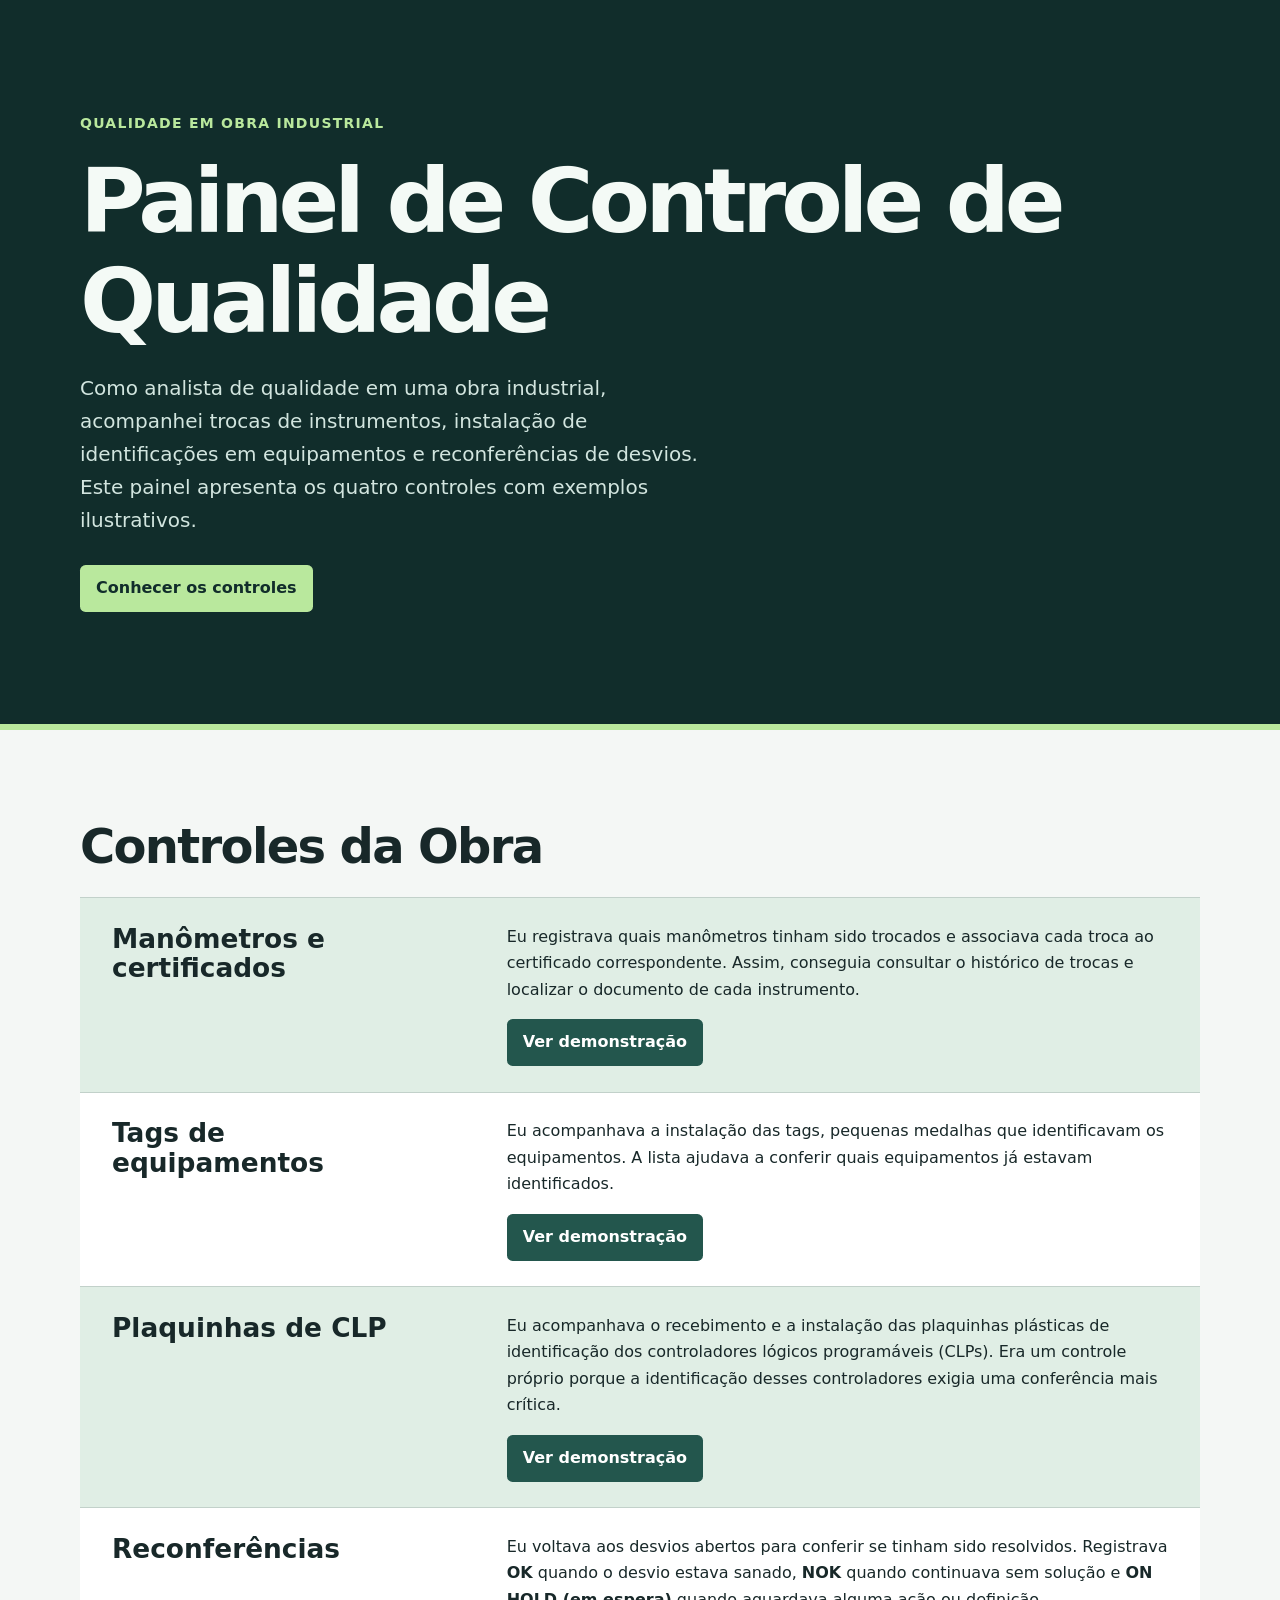
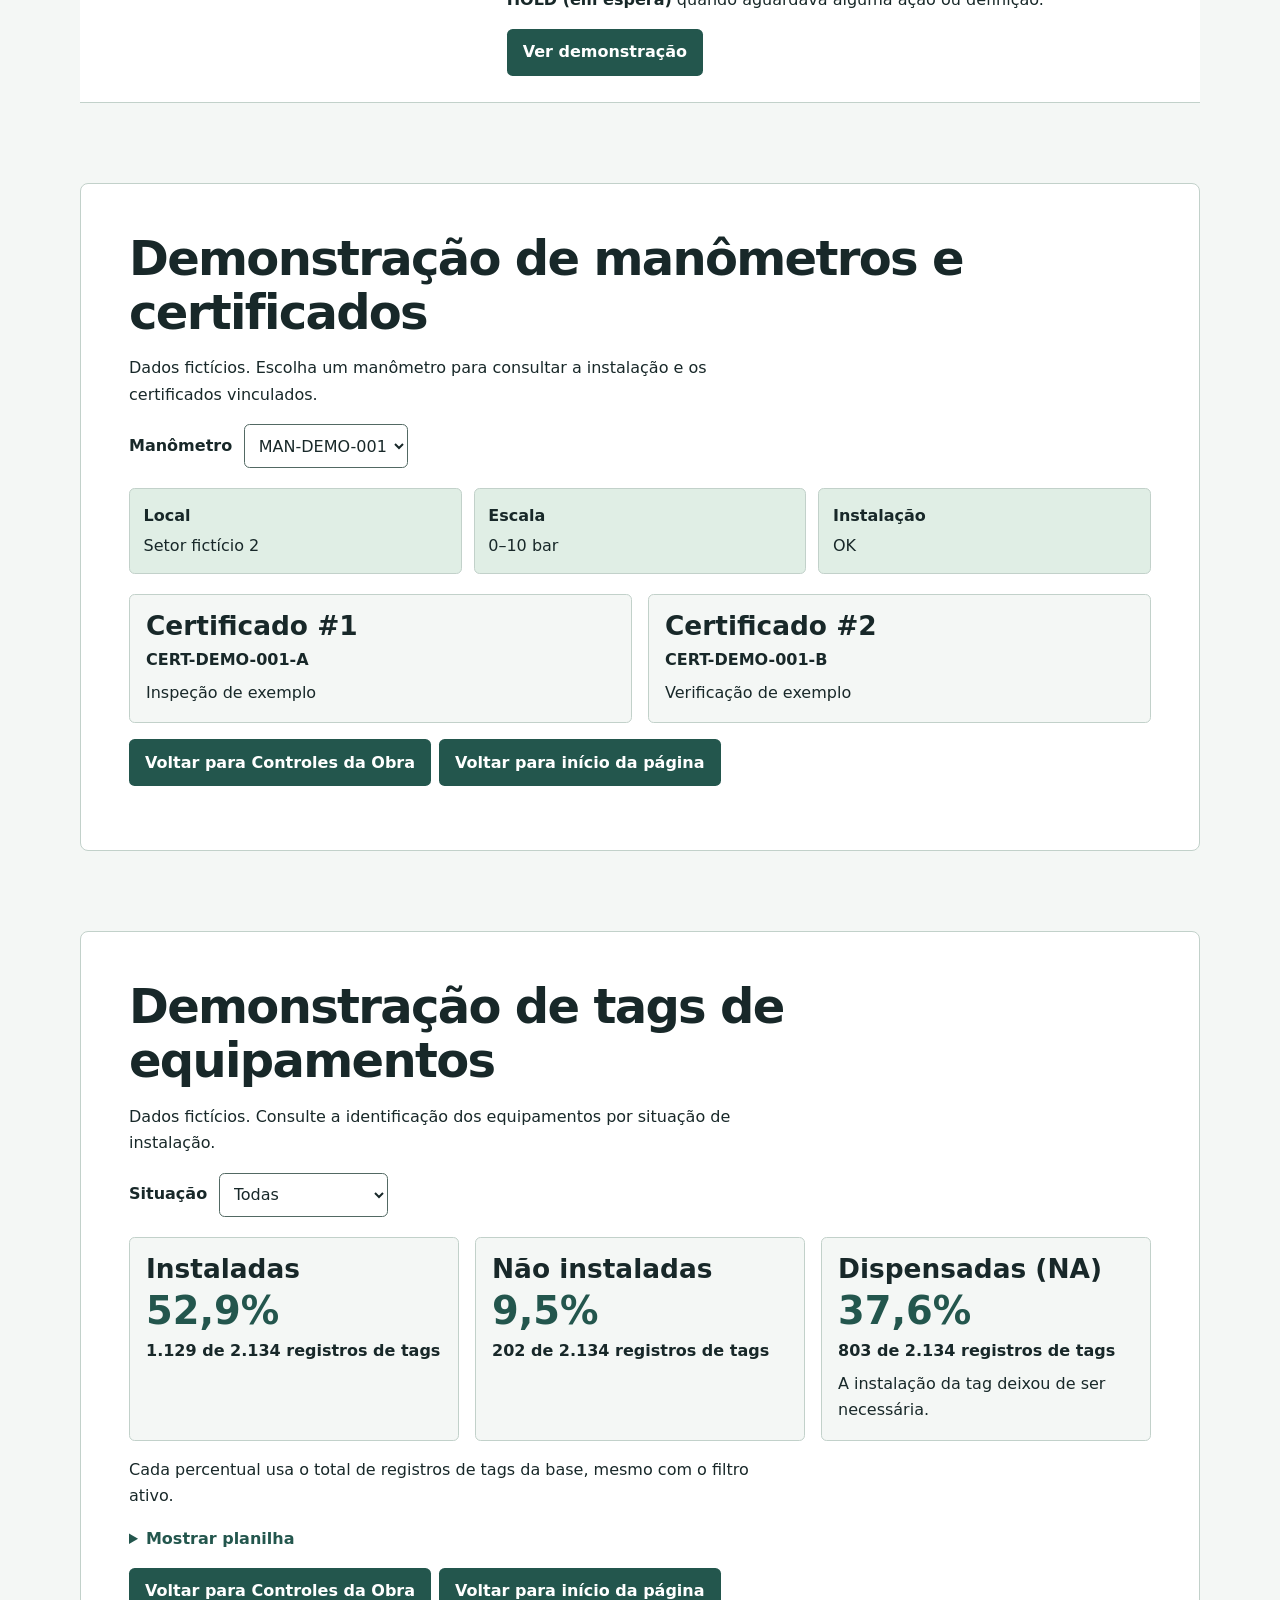
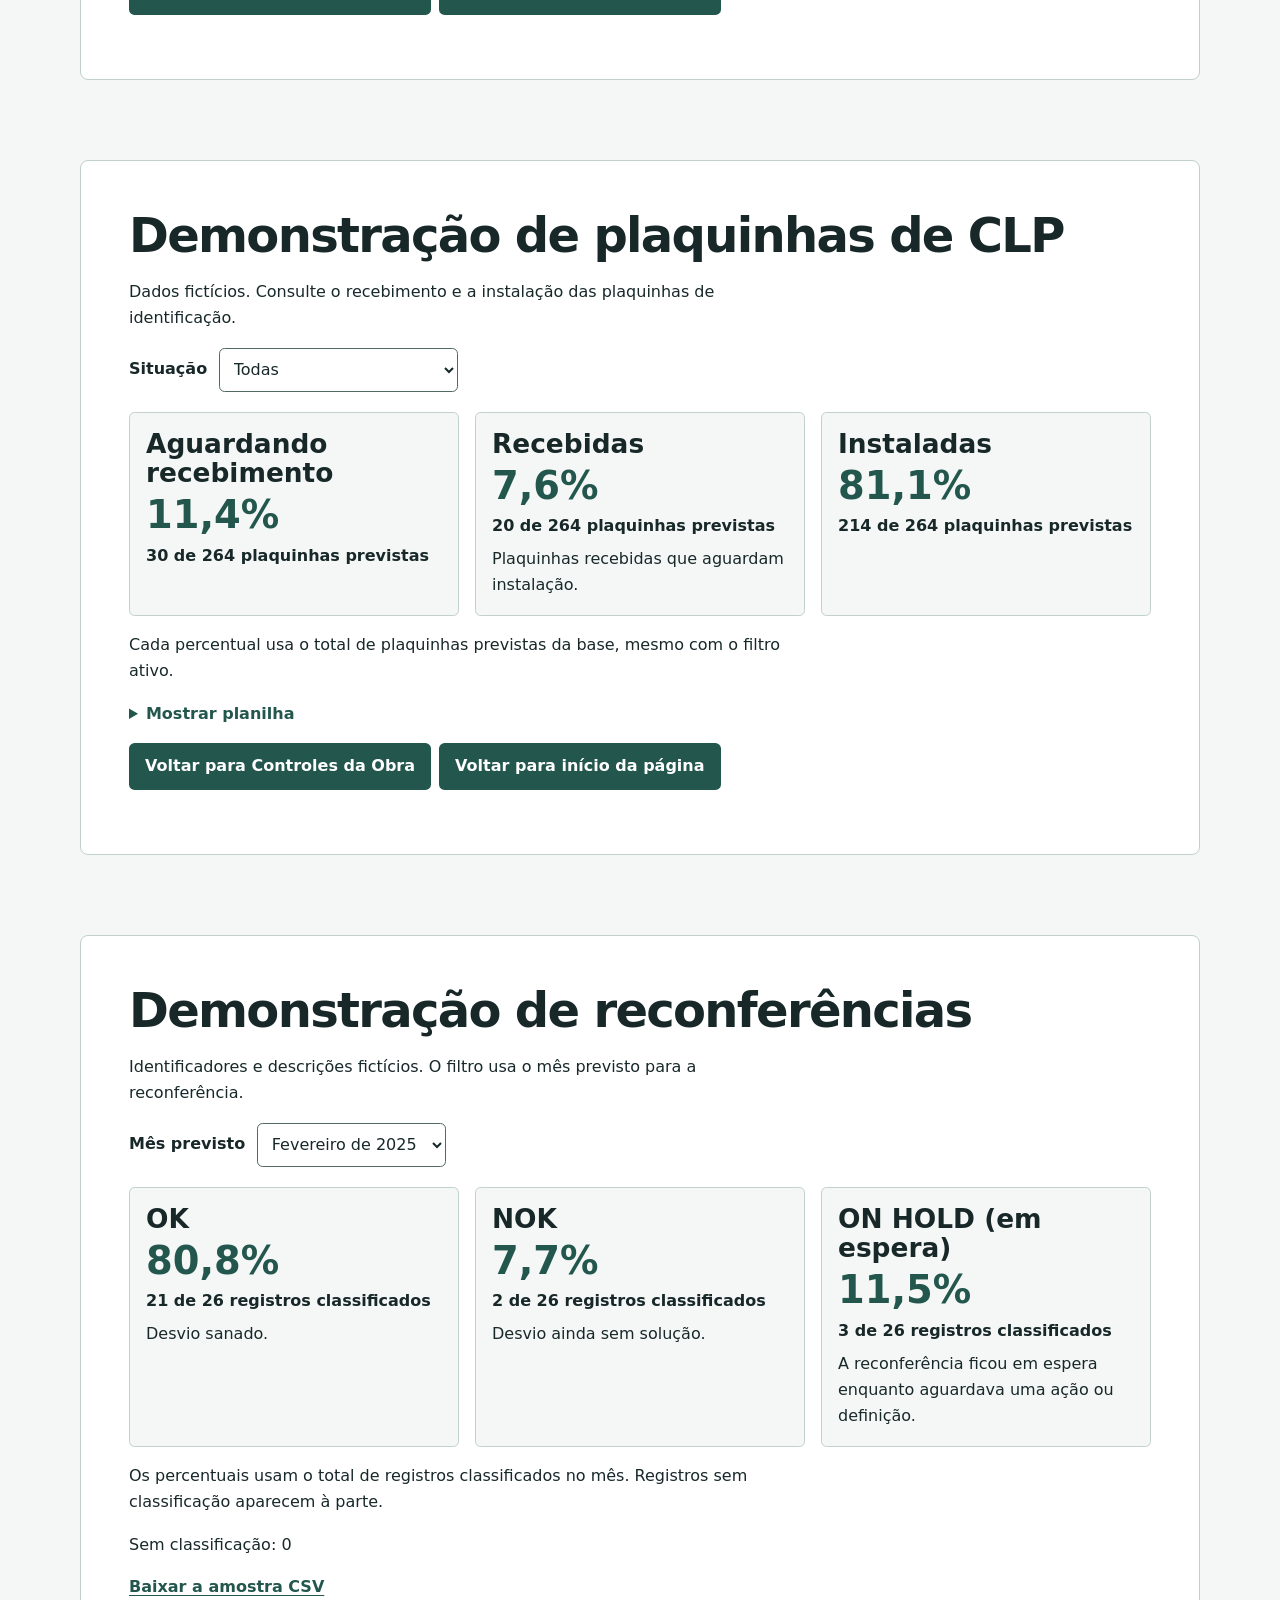
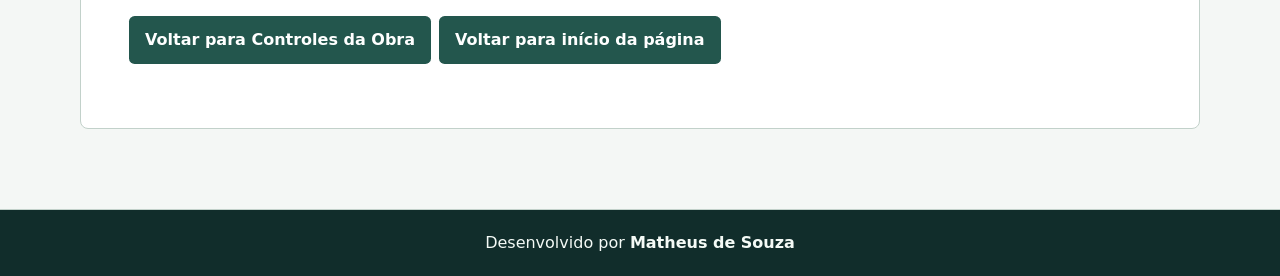
==== painel-de-controle-de-qualidade/arquivos/index.html @ 1f914180 "Organiza os arquivos do painel em pasta própria" ====
<!doctype html>
<html lang="pt-BR">
<head>
  <meta charset="utf-8">
  <meta name="viewport" content="width=device-width, initial-scale=1">
  <meta name="description" content="Quatro controles de qualidade de uma obra industrial, da identificação de equipamentos à reconferência de desvios.">
  <title>Painel de Controle de Qualidade</title>
  <meta property="og:type" content="website">
  <meta property="og:title" content="Painel de Controle de Qualidade">
  <meta property="og:description" content="Quatro demonstrações interativas de controle de qualidade em uma obra industrial.">
  <meta property="og:url" content="https://painel-de-controle-de-qualidade.pages.dev/">
  <meta name="twitter:card" content="summary">
  <meta name="twitter:title" content="Painel de Controle de Qualidade">
  <link rel="stylesheet" href="estilos.css">
  <script src="navegacao.js"></script>
  <script src="indicadores.js" defer></script>
  <script src="manometros.js" defer></script>
  <script src="paginacao.js" defer></script>
  <script src="tags.js" defer></script>
  <script src="plaquinhas-clp.js" defer></script>
</head>
<body>
  <header class="hero" id="inicio" tabindex="-1">
    <div class="container">
      <p class="eyebrow">Qualidade em obra industrial</p>
      <h1>Painel de Controle de Qualidade</h1>
      <p class="intro">Como analista de qualidade em uma obra industrial, acompanhei trocas de instrumentos, instalação de identificações em equipamentos e reconferências de desvios. Este painel apresenta os quatro controles com exemplos ilustrativos.</p>
      <a class="button button-light" href="#controles">Conhecer os controles</a>
    </div>
  </header>

  <main class="container">
    <section class="controls" id="controles" aria-labelledby="controles-titulo" tabindex="-1">
      <h2 id="controles-titulo">Controles da Obra</h2>

      <div class="control-list">
        <article class="control">
          <h3>Manômetros e certificados</h3>
          <div>
            <p>Eu registrava quais manômetros tinham sido trocados e associava cada troca ao certificado correspondente. Assim, conseguia consultar o histórico de trocas e localizar o documento de cada instrumento.</p>
            <a class="button" href="#demonstracao-manometros" aria-label="Ver demonstração de manômetros e certificados">Ver demonstração</a>
          </div>
        </article>

        <article class="control">
          <h3>Tags de equipamentos</h3>
          <div>
            <p>Eu acompanhava a instalação das tags, pequenas medalhas que identificavam os equipamentos. A lista ajudava a conferir quais equipamentos já estavam identificados.</p>
            <a class="button" href="#demonstracao-tags" aria-label="Ver demonstração de tags de equipamentos">Ver demonstração</a>
          </div>
        </article>

        <article class="control">
          <h3>Plaquinhas de CLP</h3>
          <div>
            <p>Eu acompanhava o recebimento e a instalação das plaquinhas plásticas de identificação dos controladores lógicos programáveis (CLPs). Era um controle próprio porque a identificação desses controladores exigia uma conferência mais crítica.</p>
            <a class="button" href="#demonstracao-clp" aria-label="Ver demonstração de plaquinhas de CLP">Ver demonstração</a>
          </div>
        </article>

        <article class="control">
          <h3>Reconferências</h3>
          <div>
            <p>Eu voltava aos desvios abertos para conferir se tinham sido resolvidos. Registrava <strong>OK</strong> quando o desvio estava sanado, <strong>NOK</strong> quando continuava sem solução e <strong>ON HOLD (em espera)</strong> quando aguardava alguma ação ou definição.</p>
            <a class="button" href="#demonstracao">Ver demonstração</a>
          </div>
        </article>
      </div>
    </section>

    <section class="demo" id="demonstracao-manometros" aria-labelledby="manometros-titulo" tabindex="-1">
      <h2 id="manometros-titulo">Demonstração de manômetros e certificados</h2>
      <p>Dados fictícios. Escolha um manômetro para consultar a instalação e os certificados vinculados.</p>
      <div class="filtro-mensal">
        <label for="manometro">Manômetro</label>
        <select id="manometro"></select>
      </div>
      <div aria-live="polite">
        <dl class="resumo-manometro">
          <div><dt>Local</dt><dd id="local-manometro"></dd></div>
          <div><dt>Escala</dt><dd id="escala-manometro"></dd></div>
          <div><dt>Instalação</dt><dd id="instalacao-manometro"></dd></div>
        </dl>
        <div class="indicadores">
          <article class="indicador">
            <h3>Certificado #1</h3>
            <p class="contagem" id="certificado-1"></p>
            <p id="observacao-1"></p>
          </article>
          <article class="indicador">
            <h3>Certificado #2</h3>
            <p class="contagem" id="certificado-2"></p>
            <p id="observacao-2"></p>
          </article>
        </div>
      </div>
      <p class="demo-navigation">
        <a class="button" href="#controles">Voltar para Controles da Obra</a>
        <a class="button" href="#inicio">Voltar para início da página</a>
      </p>
    </section>

    <section class="demo" id="demonstracao-tags" aria-labelledby="tags-titulo" tabindex="-1">
      <h2 id="tags-titulo">Demonstração de tags de equipamentos</h2>
      <p>Dados fictícios. Consulte a identificação dos equipamentos por situação de instalação.</p>
      <div class="filtro-mensal filtro-tags">
        <label for="situacao-tag">Situação</label>
        <select id="situacao-tag">
          <option value="">Todas</option>
          <option>Instalada</option>
          <option>Não instalada</option>
          <option value="NA">Dispensada (NA)</option>
        </select>
      </div>
      <div class="indicadores" id="indicadores-tags" aria-live="polite">
        <article class="indicador" data-status-lista="Instalada">
          <h3>Instaladas</h3>
          <p class="percentual"></p>
          <p class="contagem"></p>
        </article>
        <article class="indicador" data-status-lista="Não instalada">
          <h3>Não instaladas</h3>
          <p class="percentual"></p>
          <p class="contagem"></p>
        </article>
        <article class="indicador" data-status-lista="NA">
          <h3>Dispensadas (NA)</h3>
          <p class="percentual"></p>
          <p class="contagem"></p>
          <p>A instalação da tag deixou de ser necessária.</p>
        </article>
      </div>
      <p>Cada percentual usa o total de registros de tags da base, mesmo com o filtro ativo.</p>
      <details class="planilha-demo">
        <summary><span class="planilha-mostrar">Mostrar planilha</span><span class="planilha-ocultar">Ocultar planilha</span></summary>
        <p id="resumo-tags" role="status"></p>
        <table class="tabela-tags" aria-label="Tags por situação">
          <thead><tr><th scope="col">Tag</th><th scope="col">PID</th><th scope="col">Pacote</th><th scope="col">Situação</th></tr></thead>
          <tbody id="lista-tags"></tbody>
        </table>
        <nav class="demo-navigation paginacao-tags" id="paginacao-tags" aria-label="Páginas de tags"></nav>
      </details>
      <p class="demo-navigation">
        <a class="button" href="#controles">Voltar para Controles da Obra</a>
        <a class="button" href="#inicio">Voltar para início da página</a>
      </p>
    </section>

    <section class="demo" id="demonstracao-clp" aria-labelledby="clp-titulo" tabindex="-1">
      <h2 id="clp-titulo">Demonstração de plaquinhas de CLP</h2>
      <p>Dados fictícios. Consulte o recebimento e a instalação das plaquinhas de identificação.</p>
      <div class="filtro-mensal filtro-tags">
        <label for="situacao-clp">Situação</label>
        <select id="situacao-clp">
          <option value="">Todas</option>
          <option>Aguardando recebimento</option>
          <option>Recebida</option>
          <option>Instalada</option>
        </select>
      </div>
      <div class="indicadores" id="indicadores-clp" aria-live="polite">
        <article class="indicador" data-status-lista="Aguardando recebimento">
          <h3>Aguardando recebimento</h3>
          <p class="percentual"></p>
          <p class="contagem"></p>
        </article>
        <article class="indicador" data-status-lista="Recebida">
          <h3>Recebidas</h3>
          <p class="percentual"></p>
          <p class="contagem"></p>
          <p>Plaquinhas recebidas que aguardam instalação.</p>
        </article>
        <article class="indicador" data-status-lista="Instalada">
          <h3>Instaladas</h3>
          <p class="percentual"></p>
          <p class="contagem"></p>
        </article>
      </div>
      <p>Cada percentual usa o total de plaquinhas previstas da base, mesmo com o filtro ativo.</p>
      <details class="planilha-demo">
        <summary><span class="planilha-mostrar">Mostrar planilha</span><span class="planilha-ocultar">Ocultar planilha</span></summary>
        <p id="resumo-clp" role="status"></p>
        <table class="tabela-tags" aria-label="Plaquinhas de CLP por situação">
          <thead><tr><th scope="col">Tag da plaquinha</th><th scope="col">Situação</th><th scope="col">Instalação</th></tr></thead>
          <tbody id="lista-clp"></tbody>
        </table>
        <nav class="demo-navigation paginacao-tags" id="paginacao-clp" aria-label="Páginas de plaquinhas de CLP"></nav>
      </details>
      <p class="demo-navigation">
        <a class="button" href="#controles">Voltar para Controles da Obra</a>
        <a class="button" href="#inicio">Voltar para início da página</a>
      </p>
    </section>

    <section class="demo" id="demonstracao" aria-labelledby="demonstracao-titulo" tabindex="-1">
      <h2 id="demonstracao-titulo">Demonstração de reconferências</h2>
      <p>Identificadores e descrições fictícios. O filtro usa o mês previsto para a reconferência.</p>
      <div class="filtro-mensal">
        <label for="mes-reconferencia">Mês previsto</label>
        <select id="mes-reconferencia"></select>
      </div>
      <div class="indicadores">
        <article class="indicador" data-situacao="OK">
          <h3>OK</h3>
          <p class="percentual"></p>
          <p class="contagem"></p>
          <p>Desvio sanado.</p>
        </article>
        <article class="indicador" data-situacao="NOK">
          <h3>NOK</h3>
          <p class="percentual"></p>
          <p class="contagem"></p>
          <p>Desvio ainda sem solução.</p>
        </article>
        <article class="indicador" data-situacao="ON HOLD">
          <h3>ON HOLD (em espera)</h3>
          <p class="percentual"></p>
          <p class="contagem"></p>
          <p>A reconferência ficou em espera enquanto aguardava uma ação ou definição.</p>
        </article>
      </div>
      <p>Os percentuais usam o total de registros classificados no mês. Registros sem classificação aparecem à parte.</p>
      <p id="resumo-indicadores"></p>
      <div id="anuncio-indicadores" class="somente-leitor" role="status"></div>
      <a class="sample-link" href="amostra-reconferencias.csv" download>Baixar a amostra CSV</a>
      <p class="demo-navigation">
        <a class="button" href="#controles">Voltar para Controles da Obra</a>
        <a class="button" href="#inicio">Voltar para início da página</a>
      </p>
    </section>
  </main>
  <footer class="rodape">
    <div class="container">Desenvolvido por <strong>Matheus de Souza</strong></div>
  </footer>
</body>
</html>
---- painel-de-controle-de-qualidade/arquivos/estilos.css ----
:root {
  color-scheme: light;
  font-family: system-ui, sans-serif;
  color: #182829;
  background: #f4f7f5;
  font-size: 100%;
  line-height: 1.65;
}

* {
  box-sizing: border-box;
}

body {
  margin: 0;
}

.container {
  width: min(70rem, calc(100% - 3rem));
  margin-inline: auto;
}

.hero {
  padding-block: clamp(3.5rem, 9vw, 7rem);
  border-bottom: 0.375rem solid #b9e89d;
  background: #112d2b;
  color: #f4faf6;
}

.eyebrow {
  margin: 0 0 1rem;
  color: #b9e89d;
  font-size: 0.875rem;
  font-weight: 700;
  letter-spacing: 0.09em;
  text-transform: uppercase;
}

h1,
h2,
h3 {
  margin: 0;
  line-height: 1.12;
}

h1 {
  max-width: 16ch;
  font-size: clamp(2.6rem, 7vw, 5.6rem);
  letter-spacing: -0.055em;
}

h2 {
  font-size: clamp(1.8rem, 4vw, 3rem);
  letter-spacing: -0.035em;
}

h3 {
  font-size: clamp(1.25rem, 2.5vw, 1.65rem);
}

.intro {
  max-width: 49ch;
  margin-block: 1.25rem 1.75rem;
  color: #d2e5df;
  font-size: clamp(1.05rem, 2vw, 1.25rem);
}

.button {
  display: inline-block;
  padding: 0.65rem 1rem;
  border-radius: 0.35rem;
  color: #fff;
  background: #23564d;
  font-weight: 700;
  text-decoration: none;
}

.button:hover {
  background: #163d36;
}

.button-light {
  color: #112d2b;
  background: #b9e89d;
}

.button-light:hover {
  background: #d3f3bf;
}

a:focus-visible,
section:focus-visible {
  outline: 0.18rem solid #94702d;
  outline-offset: 0.3rem;
}

.controls {
  padding-top: clamp(2.75rem, 7vw, 5.75rem);
}

.control-list {
  margin-top: 1.5rem;
}

.control {
  display: grid;
  grid-template-columns: minmax(0, 1fr) minmax(0, 2fr);
  gap: 0.75rem clamp(1.25rem, 5vw, 5rem);
  padding: 1.6rem clamp(1rem, 3vw, 2rem);
  border-top: 1px solid #c2d1ca;
}

.control p,
.demo p {
  max-width: 65ch;
  margin: 0;
}

.control-list > .control:nth-child(odd) {
  background: #e0eee5;
}

.control-list > .control:nth-child(even) {
  background: #fff;
}

.control:last-child {
  border-bottom: 1px solid #c2d1ca;
}

.control .button {
  margin-top: 1rem;
}

.demo {
  margin-block: clamp(2rem, 7vw, 5rem);
  padding: clamp(1.25rem, 4vw, 3rem);
  border: 1px solid #c2d1ca;
  border-radius: 0.5rem;
  background: #fff;
}

.demo p {
  margin-block: 1rem;
}

.resumo-manometro {
  display: grid;
  grid-template-columns: repeat(3, minmax(0, 1fr));
  gap: clamp(0.35rem, 2vw, 0.75rem);
  margin-block: 0 1.25rem;
}

.resumo-manometro > div {
  padding: clamp(0.4rem, 2vw, 0.85rem);
  border: 1px solid #c2d1ca;
  border-radius: 0.35rem;
  background: #e0eee5;
  overflow-wrap: anywhere;
}

.resumo-manometro dt {
  font-weight: 700;
}

.resumo-manometro dd {
  margin: 0.25rem 0 0;
}

.demo-navigation {
  display: flex;
  flex-wrap: wrap;
  gap: 0.5rem;
}

.sample-link {
  color: #23564d;
  font-weight: 700;
  text-underline-offset: 0.2em;
}

@media (max-width: 42rem) {
  .container {
    width: calc(100% - 2rem);
  }

  .control {
    grid-template-columns: 1fr;
  }
}

.indicadores {
  display: grid;
  grid-template-columns: repeat(auto-fit, minmax(min(100%, 13rem), 1fr));
  gap: 1rem;
}

.indicador {
  padding: 1rem;
  border: 1px solid #c2d1ca;
  border-radius: 0.35rem;
  background: #f4f7f5;
}

.indicador p {
  margin-block: 0.4rem 0;
}

.indicador .percentual {
  color: #23564d;
  font-size: 2.4rem;
  font-weight: 750;
  line-height: 1.1;
}

.contagem {
  font-weight: 600;
}

.filtro-mensal {
  display: flex;
  flex-wrap: wrap;
  align-items: center;
  gap: 0.5rem 0.75rem;
  margin-bottom: 1.25rem;
}

.filtro-mensal label {
  font-weight: 700;
}

.filtro-mensal select {
  max-width: 100%;
  min-height: 2.75rem;
  padding: 0.4rem 0.2rem 0.4rem 0.6rem;
  cursor: pointer;
  border: 1px solid #526963;
  border-radius: 0.35rem;
  background: #fff;
  color: inherit;
  font: inherit;
}

.filtro-mensal select:focus {
  outline: none;
}

html:not(.foco-por-ponteiro) .filtro-mensal select:focus-visible {
  background-color: #e0eee5;
}

.somente-leitor {
  position: absolute;
  width: 1px;
  height: 1px;
  overflow: hidden;
  clip-path: inset(50%);
}

.foco-por-ponteiro :is(a, button, header, section, select):focus {
  outline: none;
}

.filtro-tags,
.paginacao-tags {
  margin-top: 1rem;
}

.tabela-tags {
  width: 100%;
  table-layout: fixed;
  border-collapse: collapse;
  font-size: 0.875rem;
}

.tabela-tags th,
.tabela-tags td {
  padding: 0.4rem;
  border: 1px solid #c2d1ca;
  text-align: left;
  overflow-wrap: anywhere;
}

.tabela-tags th {
  background: #e0eee5;
}

.paginacao-tags {
  align-items: center;
}

.paginacao-tags button {
  padding: 0.45rem 0.7rem;
  border: 0;
  font: inherit;
  cursor: pointer;
}

.paginacao-tags button:disabled {
  opacity: 0.55;
  cursor: default;
}

.paginacao-tags [aria-current="page"] {
  color: #112d2b;
  background: #b9e89d;
  box-shadow: inset 0 0 0 1px #23564d;
}

.planilha-demo summary {
  color: #23564d;
  font-weight: 700;
  cursor: pointer;
}

.planilha-ocultar,
.planilha-demo[open] .planilha-mostrar {
  display: none;
}

.planilha-demo[open] .planilha-ocultar {
  display: inline;
}

.rodape {
  padding-block: 1.25rem;
  border-top: 1px solid #c2d1ca;
  background: #112d2b;
  color: #f4faf6;
  text-align: center;
}
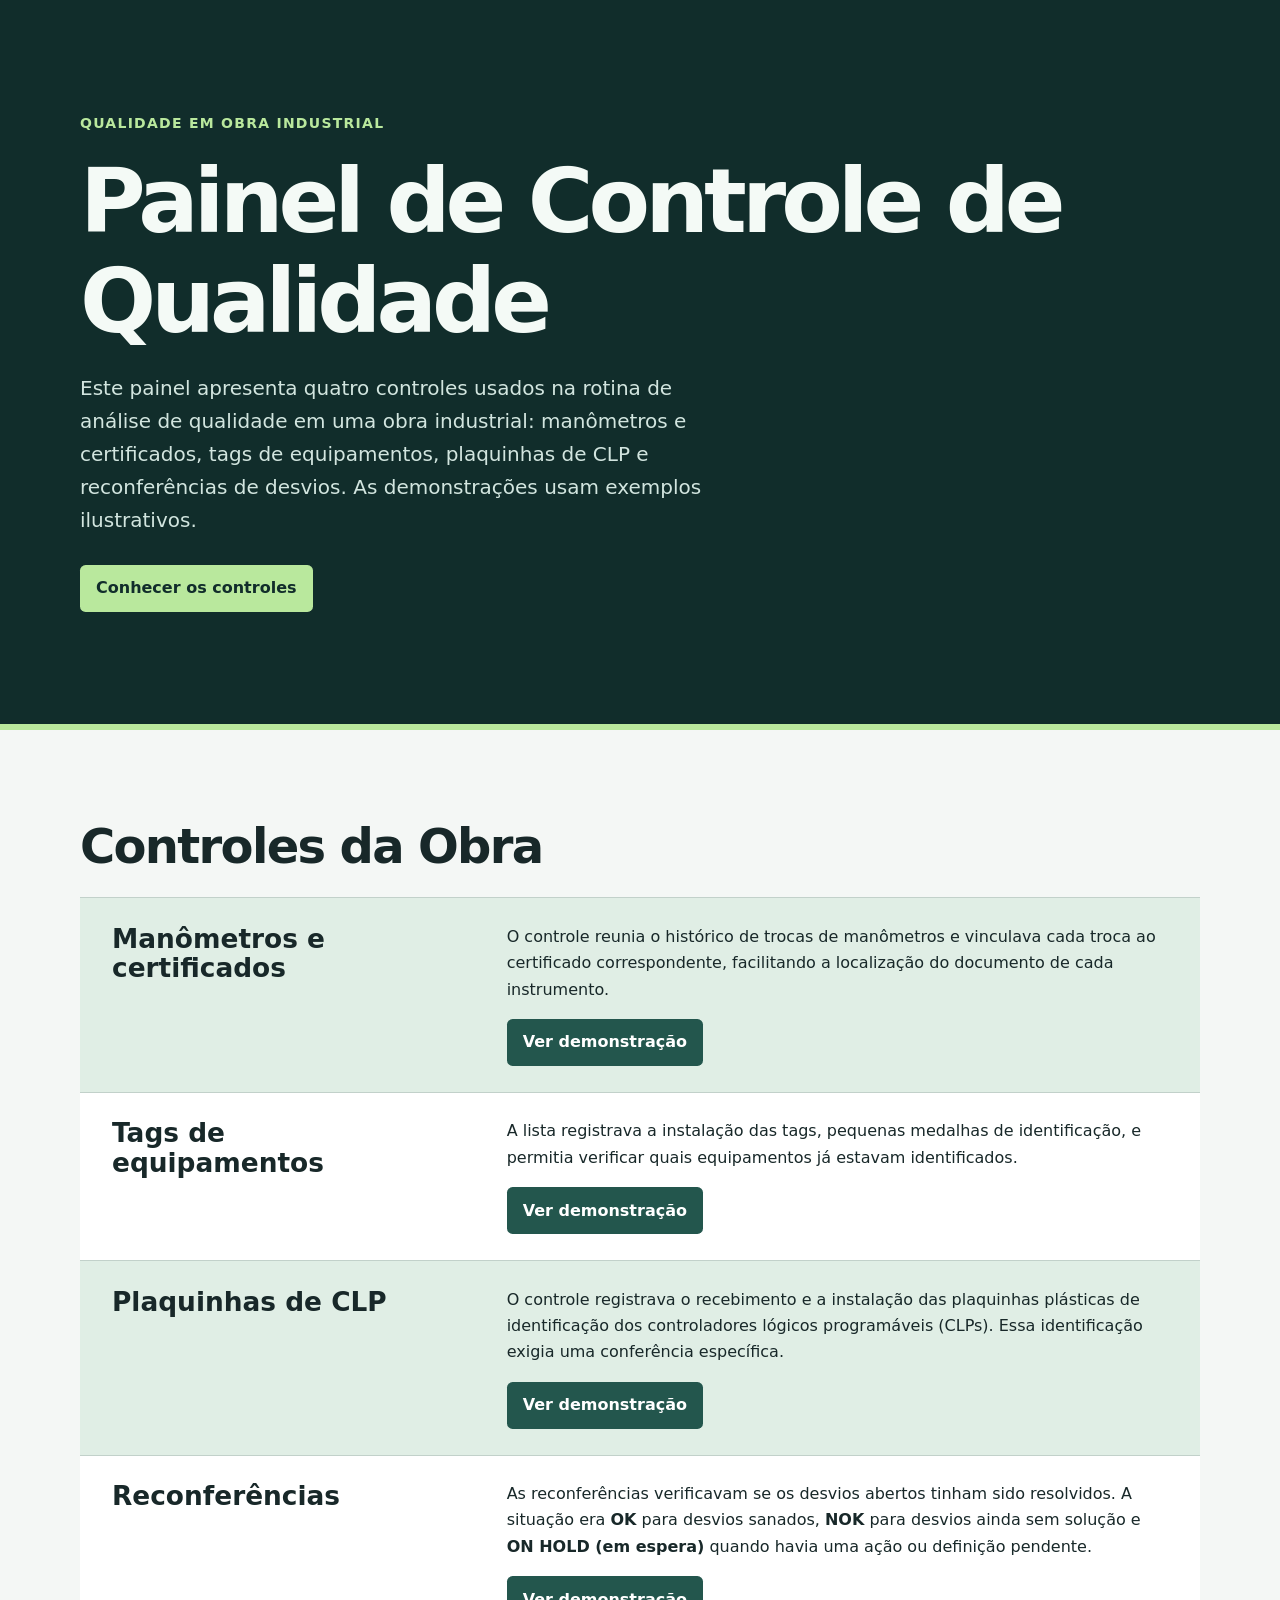
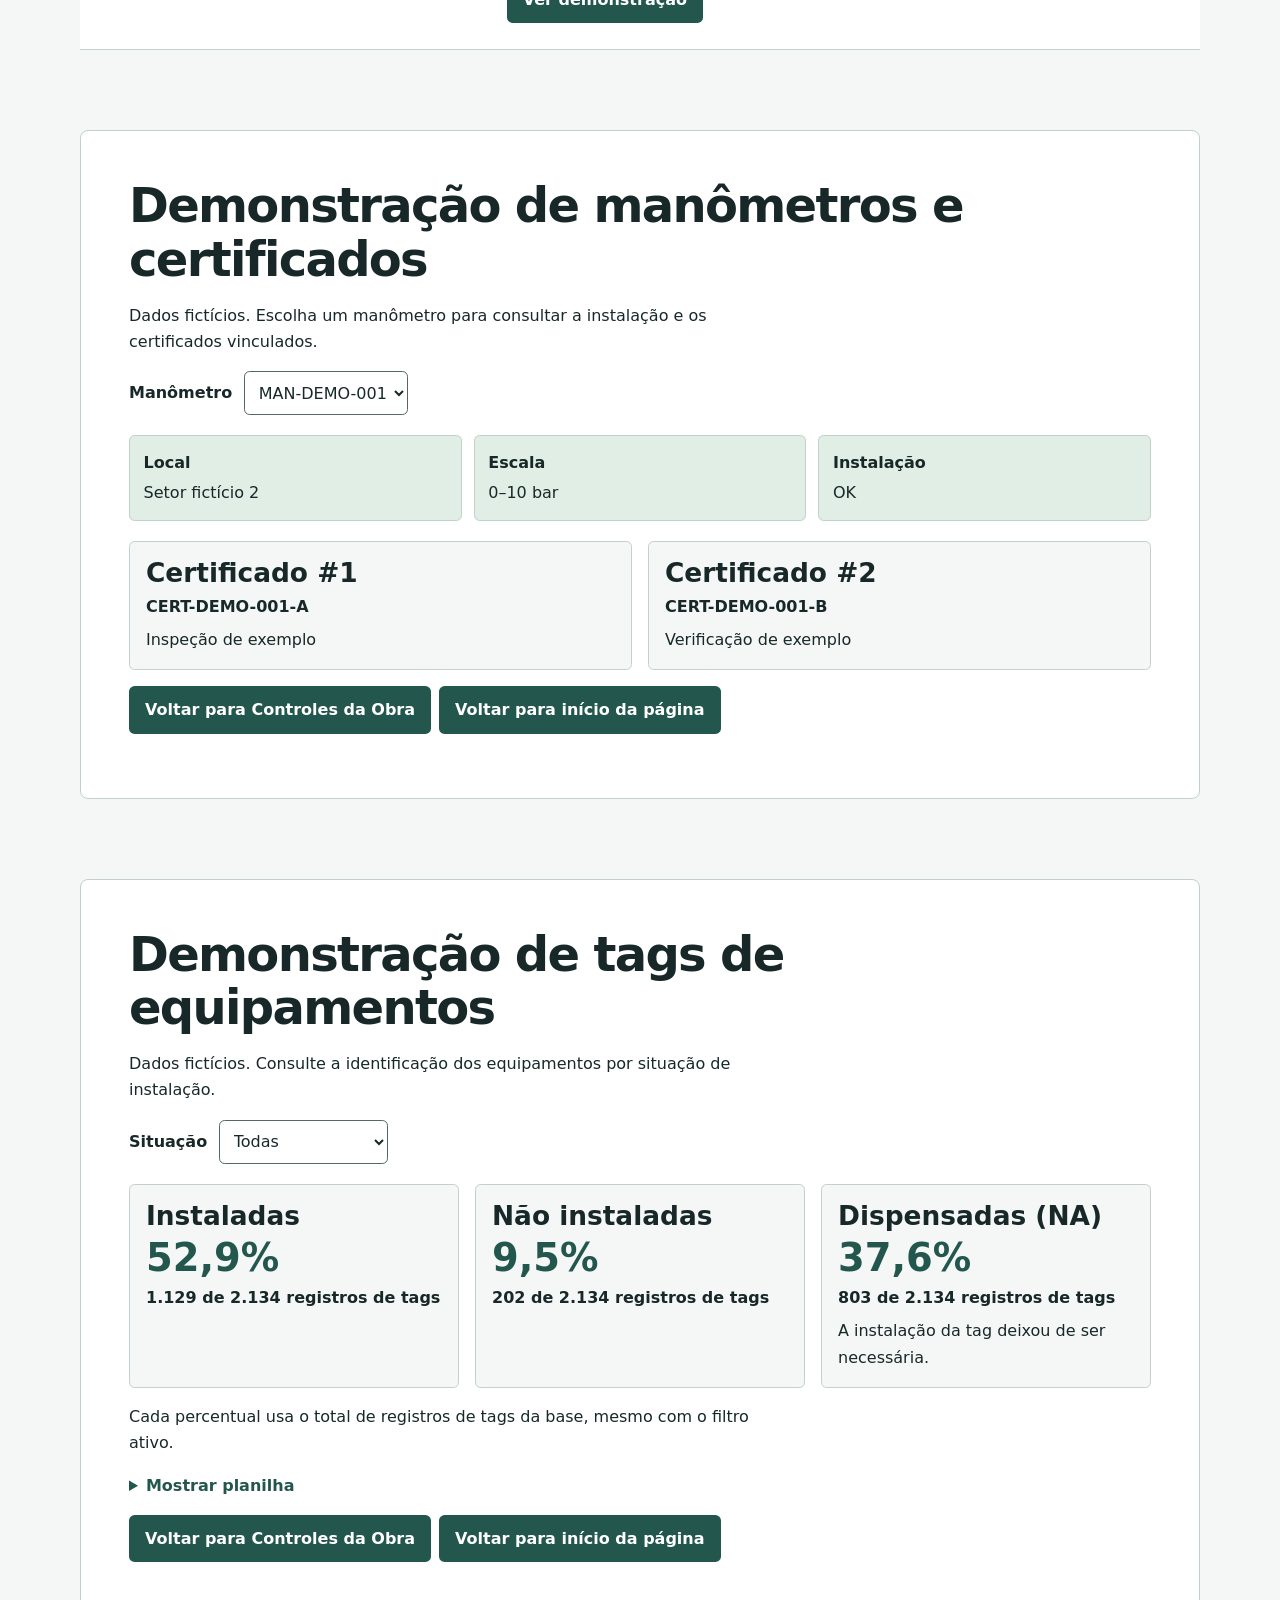
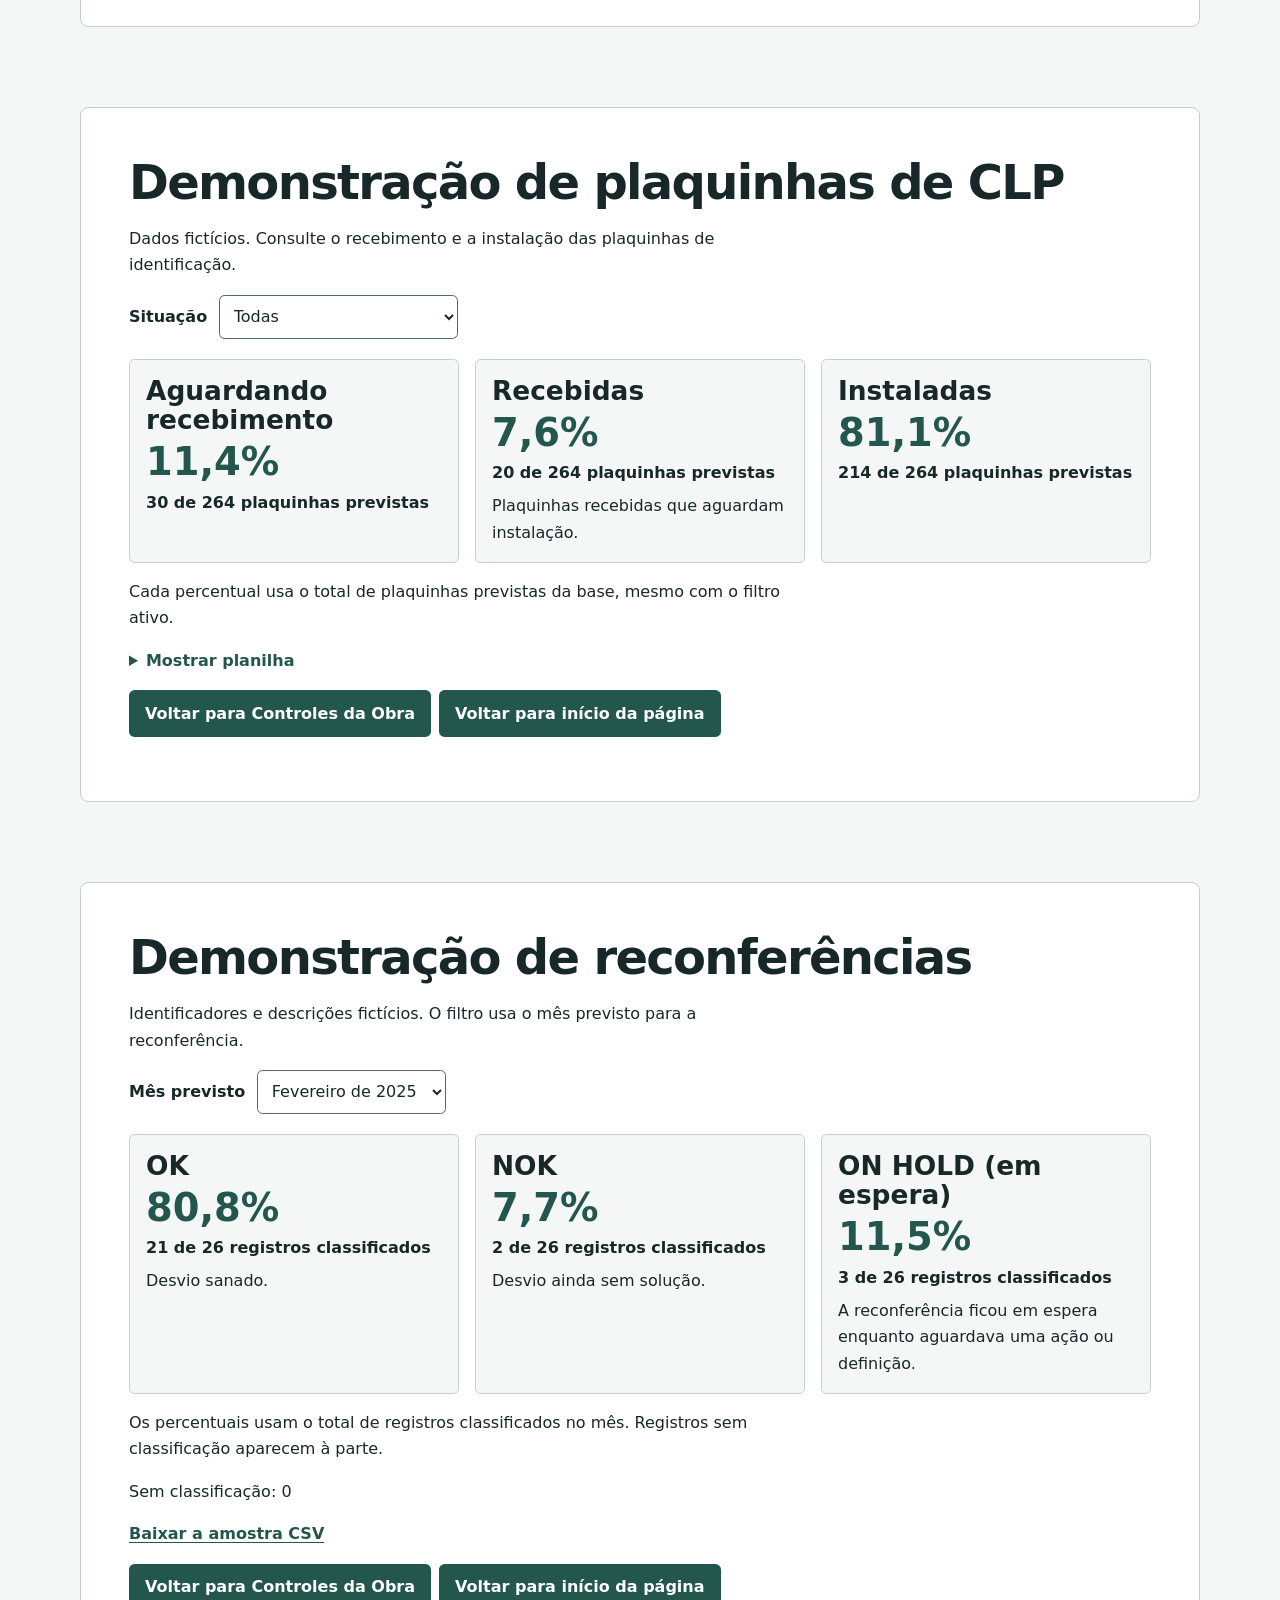
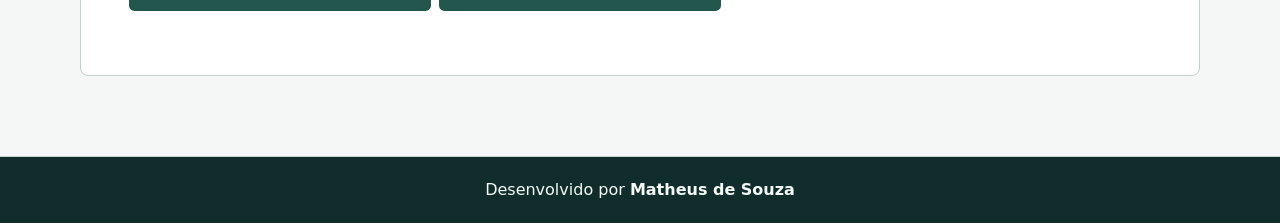
==== commit 638083a6: "Revisa os textos do painel em linguagem impessoal" ====
--- a/painel-de-controle-de-qualidade/arquivos/index.html
+++ b/painel-de-controle-de-qualidade/arquivos/index.html
@@ -24,7 +24,7 @@
     <div class="container">
       <p class="eyebrow">Qualidade em obra industrial</p>
       <h1>Painel de Controle de Qualidade</h1>
-      <p class="intro">Como analista de qualidade em uma obra industrial, acompanhei trocas de instrumentos, instalação de identificações em equipamentos e reconferências de desvios. Este painel apresenta os quatro controles com exemplos ilustrativos.</p>
+      <p class="intro">Este painel apresenta quatro controles usados na rotina de análise de qualidade em uma obra industrial: manômetros e certificados, tags de equipamentos, plaquinhas de CLP e reconferências de desvios. As demonstrações usam exemplos ilustrativos.</p>
       <a class="button button-light" href="#controles">Conhecer os controles</a>
     </div>
   </header>
@@ -37,7 +37,7 @@
         <article class="control">
           <h3>Manômetros e certificados</h3>
           <div>
-            <p>Eu registrava quais manômetros tinham sido trocados e associava cada troca ao certificado correspondente. Assim, conseguia consultar o histórico de trocas e localizar o documento de cada instrumento.</p>
+            <p>O controle reunia o histórico de trocas de manômetros e vinculava cada troca ao certificado correspondente, facilitando a localização do documento de cada instrumento.</p>
             <a class="button" href="#demonstracao-manometros" aria-label="Ver demonstração de manômetros e certificados">Ver demonstração</a>
           </div>
         </article>
@@ -45,7 +45,7 @@
         <article class="control">
           <h3>Tags de equipamentos</h3>
           <div>
-            <p>Eu acompanhava a instalação das tags, pequenas medalhas que identificavam os equipamentos. A lista ajudava a conferir quais equipamentos já estavam identificados.</p>
+            <p>A lista registrava a instalação das tags, pequenas medalhas de identificação, e permitia verificar quais equipamentos já estavam identificados.</p>
             <a class="button" href="#demonstracao-tags" aria-label="Ver demonstração de tags de equipamentos">Ver demonstração</a>
           </div>
         </article>
@@ -53,7 +53,7 @@
         <article class="control">
           <h3>Plaquinhas de CLP</h3>
           <div>
-            <p>Eu acompanhava o recebimento e a instalação das plaquinhas plásticas de identificação dos controladores lógicos programáveis (CLPs). Era um controle próprio porque a identificação desses controladores exigia uma conferência mais crítica.</p>
+            <p>O controle registrava o recebimento e a instalação das plaquinhas plásticas de identificação dos controladores lógicos programáveis (CLPs). Essa identificação exigia uma conferência específica.</p>
             <a class="button" href="#demonstracao-clp" aria-label="Ver demonstração de plaquinhas de CLP">Ver demonstração</a>
           </div>
         </article>
@@ -61,7 +61,7 @@
         <article class="control">
           <h3>Reconferências</h3>
           <div>
-            <p>Eu voltava aos desvios abertos para conferir se tinham sido resolvidos. Registrava <strong>OK</strong> quando o desvio estava sanado, <strong>NOK</strong> quando continuava sem solução e <strong>ON HOLD (em espera)</strong> quando aguardava alguma ação ou definição.</p>
+            <p>As reconferências verificavam se os desvios abertos tinham sido resolvidos. A situação era <strong>OK</strong> para desvios sanados, <strong>NOK</strong> para desvios ainda sem solução e <strong>ON HOLD (em espera)</strong> quando havia uma ação ou definição pendente.</p>
             <a class="button" href="#demonstracao">Ver demonstração</a>
           </div>
         </article>
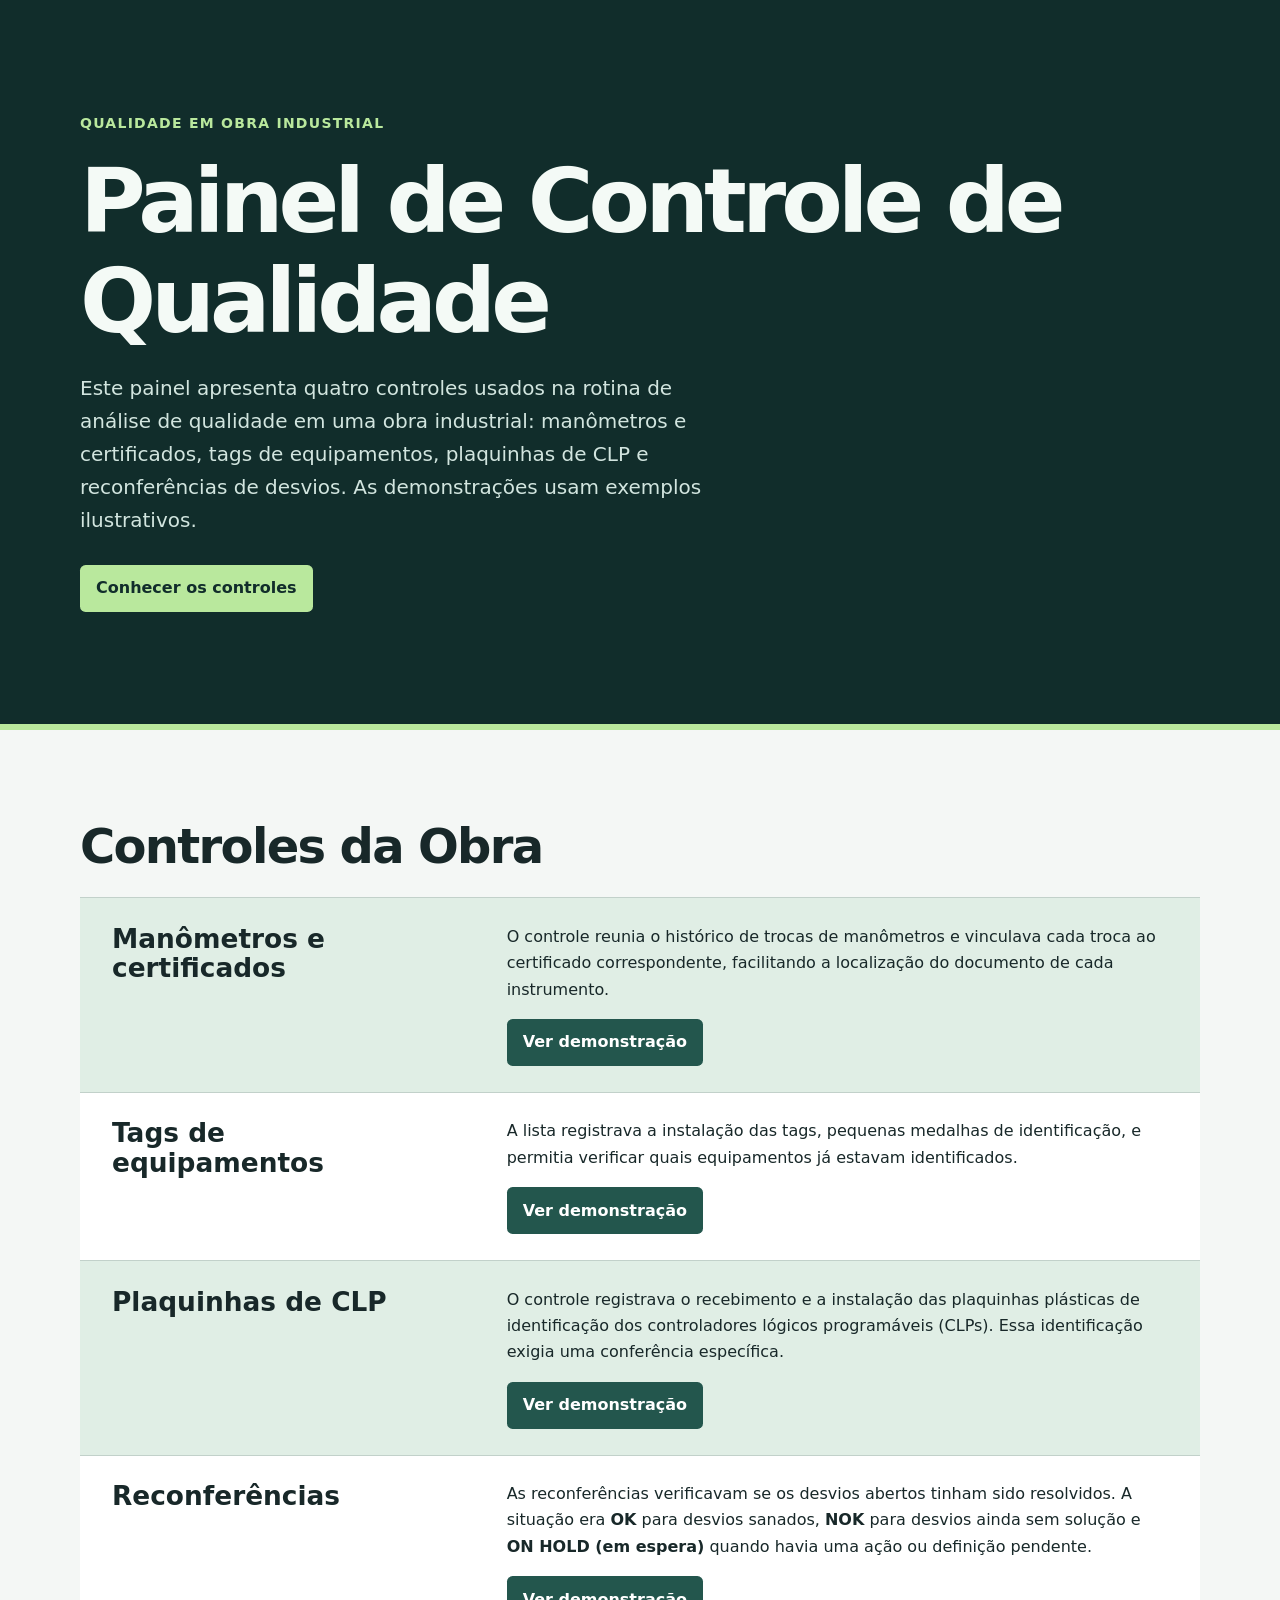
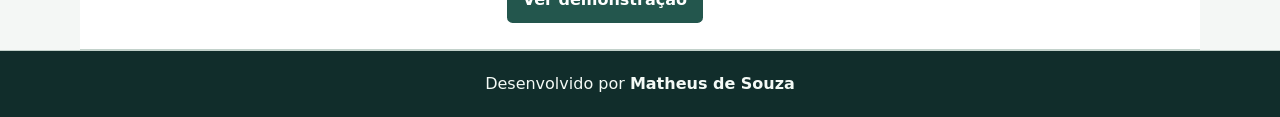
==== commit 23fe3e6c: "Abre demonstrações em janelas" ====
--- a/painel-de-controle-de-qualidade/arquivos/index.html
+++ b/painel-de-controle-de-qualidade/arquivos/index.html
@@ -68,7 +68,8 @@
       </div>
     </section>
 
-    <section class="demo" id="demonstracao-manometros" aria-labelledby="manometros-titulo" tabindex="-1">
+    <dialog class="demo demo-janela" id="demonstracao-manometros" aria-labelledby="manometros-titulo" >
+      <form method="dialog" class="fechar-demo"><button class="button" autofocus>Fechar demonstração</button></form>
       <h2 id="manometros-titulo">Demonstração de manômetros e certificados</h2>
       <p>Dados fictícios. Escolha um manômetro para consultar a instalação e os certificados vinculados.</p>
       <div class="filtro-mensal">
@@ -98,20 +99,12 @@
         <a class="button" href="#controles">Voltar para Controles da Obra</a>
         <a class="button" href="#inicio">Voltar para início da página</a>
       </p>
-    </section>
-
-    <section class="demo" id="demonstracao-tags" aria-labelledby="tags-titulo" tabindex="-1">
+    </dialog>
+
+    <dialog class="demo demo-janela" id="demonstracao-tags" aria-labelledby="tags-titulo" >
+      <form method="dialog" class="fechar-demo"><button class="button" autofocus>Fechar demonstração</button></form>
       <h2 id="tags-titulo">Demonstração de tags de equipamentos</h2>
       <p>Dados fictícios. Consulte a identificação dos equipamentos por situação de instalação.</p>
-      <div class="filtro-mensal filtro-tags">
-        <label for="situacao-tag">Situação</label>
-        <select id="situacao-tag">
-          <option value="">Todas</option>
-          <option>Instalada</option>
-          <option>Não instalada</option>
-          <option value="NA">Dispensada (NA)</option>
-        </select>
-      </div>
       <div class="indicadores" id="indicadores-tags" aria-live="polite">
         <article class="indicador" data-status-lista="Instalada">
           <h3>Instaladas</h3>
@@ -130,7 +123,7 @@
           <p>A instalação da tag deixou de ser necessária.</p>
         </article>
       </div>
-      <p>Cada percentual usa o total de registros de tags da base, mesmo com o filtro ativo.</p>
+      <p>Cada percentual usa o total de registros de tags da base.</p>
       <details class="planilha-demo">
         <summary><span class="planilha-mostrar">Mostrar planilha</span><span class="planilha-ocultar">Ocultar planilha</span></summary>
         <p id="resumo-tags" role="status"></p>
@@ -144,20 +137,12 @@
         <a class="button" href="#controles">Voltar para Controles da Obra</a>
         <a class="button" href="#inicio">Voltar para início da página</a>
       </p>
-    </section>
-
-    <section class="demo" id="demonstracao-clp" aria-labelledby="clp-titulo" tabindex="-1">
+    </dialog>
+
+    <dialog class="demo demo-janela" id="demonstracao-clp" aria-labelledby="clp-titulo" >
+      <form method="dialog" class="fechar-demo"><button class="button" autofocus>Fechar demonstração</button></form>
       <h2 id="clp-titulo">Demonstração de plaquinhas de CLP</h2>
       <p>Dados fictícios. Consulte o recebimento e a instalação das plaquinhas de identificação.</p>
-      <div class="filtro-mensal filtro-tags">
-        <label for="situacao-clp">Situação</label>
-        <select id="situacao-clp">
-          <option value="">Todas</option>
-          <option>Aguardando recebimento</option>
-          <option>Recebida</option>
-          <option>Instalada</option>
-        </select>
-      </div>
       <div class="indicadores" id="indicadores-clp" aria-live="polite">
         <article class="indicador" data-status-lista="Aguardando recebimento">
           <h3>Aguardando recebimento</h3>
@@ -176,7 +161,7 @@
           <p class="contagem"></p>
         </article>
       </div>
-      <p>Cada percentual usa o total de plaquinhas previstas da base, mesmo com o filtro ativo.</p>
+      <p>Cada percentual usa o total de plaquinhas previstas da base.</p>
       <details class="planilha-demo">
         <summary><span class="planilha-mostrar">Mostrar planilha</span><span class="planilha-ocultar">Ocultar planilha</span></summary>
         <p id="resumo-clp" role="status"></p>
@@ -190,9 +175,10 @@
         <a class="button" href="#controles">Voltar para Controles da Obra</a>
         <a class="button" href="#inicio">Voltar para início da página</a>
       </p>
-    </section>
-
-    <section class="demo" id="demonstracao" aria-labelledby="demonstracao-titulo" tabindex="-1">
+    </dialog>
+
+    <dialog class="demo demo-janela" id="demonstracao" aria-labelledby="demonstracao-titulo" >
+      <form method="dialog" class="fechar-demo"><button class="button" autofocus>Fechar demonstração</button></form>
       <h2 id="demonstracao-titulo">Demonstração de reconferências</h2>
       <p>Identificadores e descrições fictícios. O filtro usa o mês previsto para a reconferência.</p>
       <div class="filtro-mensal">
@@ -227,7 +213,7 @@
         <a class="button" href="#controles">Voltar para Controles da Obra</a>
         <a class="button" href="#inicio">Voltar para início da página</a>
       </p>
-    </section>
+    </dialog>
   </main>
   <footer class="rodape">
     <div class="container">Desenvolvido por <strong>Matheus de Souza</strong></div>
--- a/painel-de-controle-de-qualidade/arquivos/estilos.css
+++ b/painel-de-controle-de-qualidade/arquivos/estilos.css
@@ -329,3 +329,30 @@
   color: #f4faf6;
   text-align: center;
 }
+
+.demo-janela {
+  width: min(66rem, calc(100% - 1.5rem));
+  max-height: calc(100% - 1.5rem);
+  margin: auto;
+  color: inherit;
+  overflow: auto;
+}
+
+.demo-janela::backdrop {
+  background: rgb(17 45 43 / 65%);
+}
+
+html:has(.demo-janela[open]) {
+  overflow: hidden;
+}
+
+.fechar-demo {
+  margin-bottom: 1rem;
+  text-align: right;
+}
+
+.fechar-demo button {
+  border: 0;
+  cursor: pointer;
+  font: inherit;
+}
